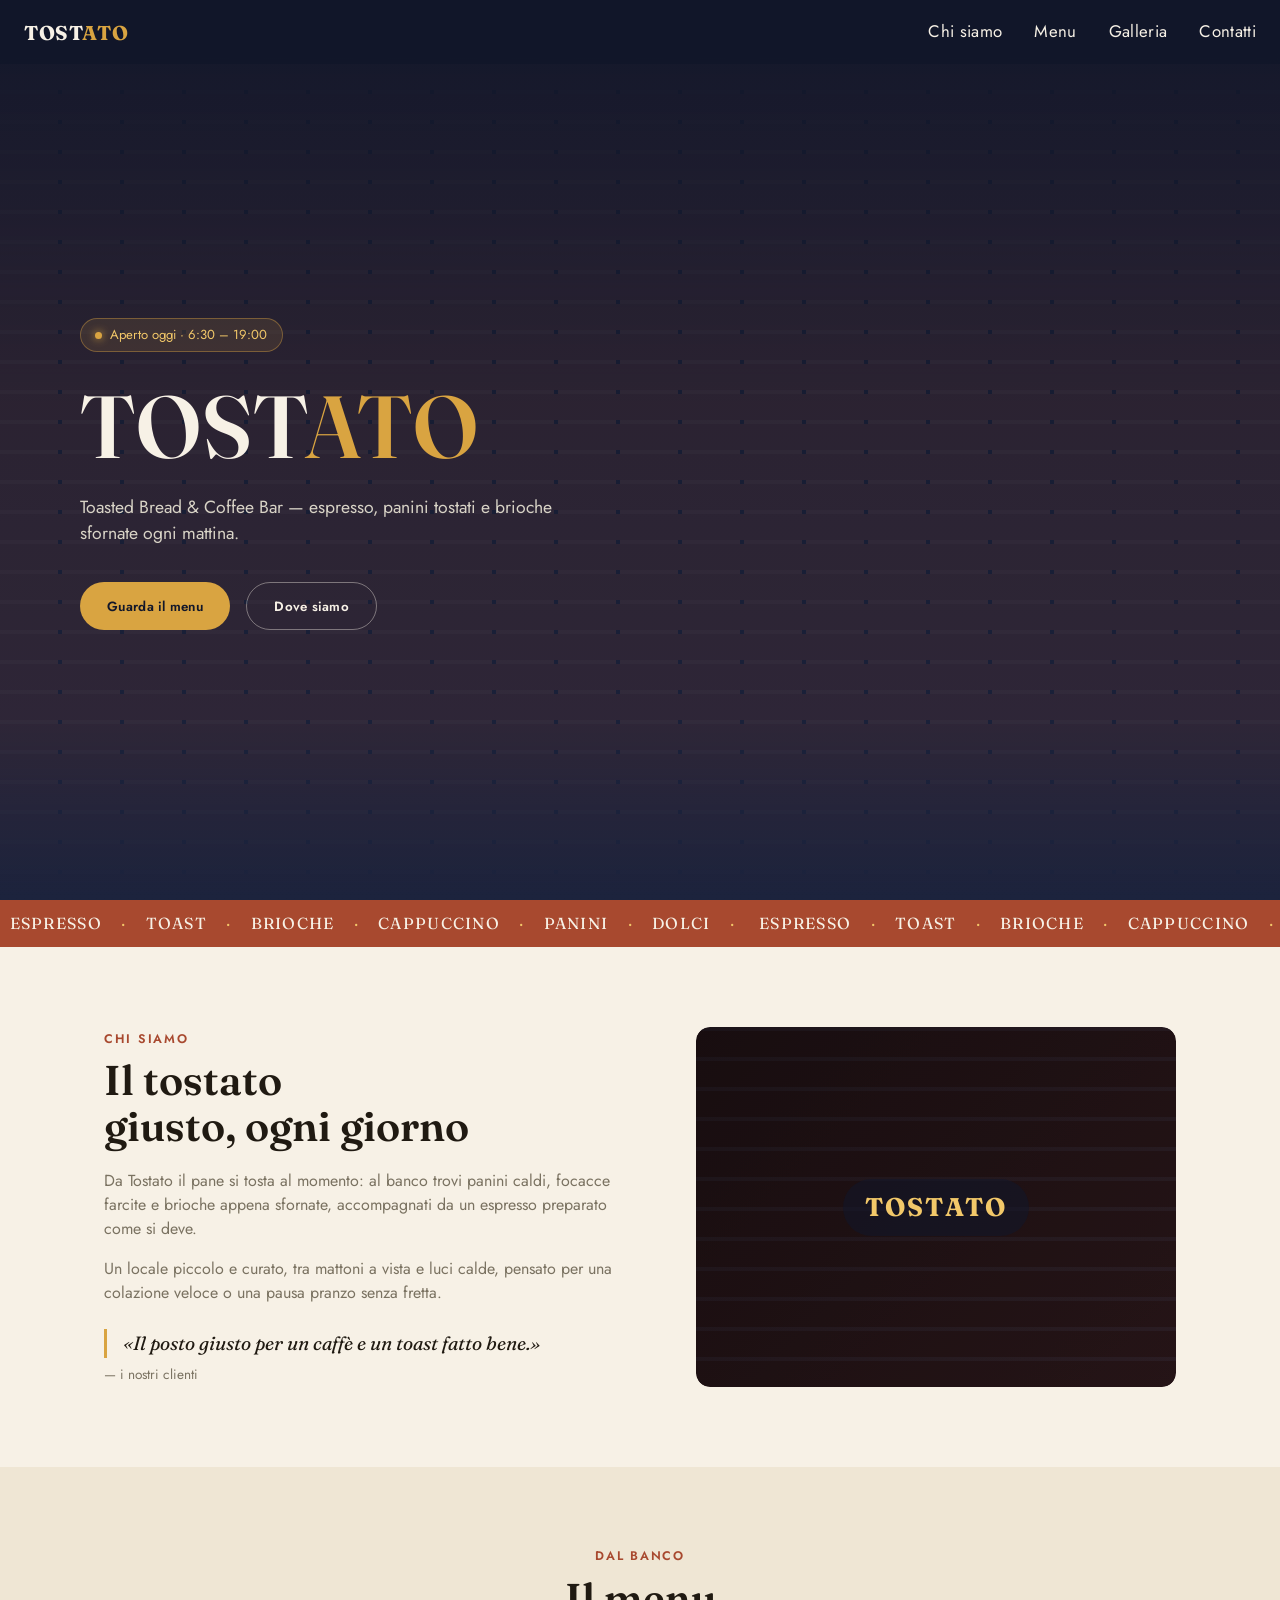
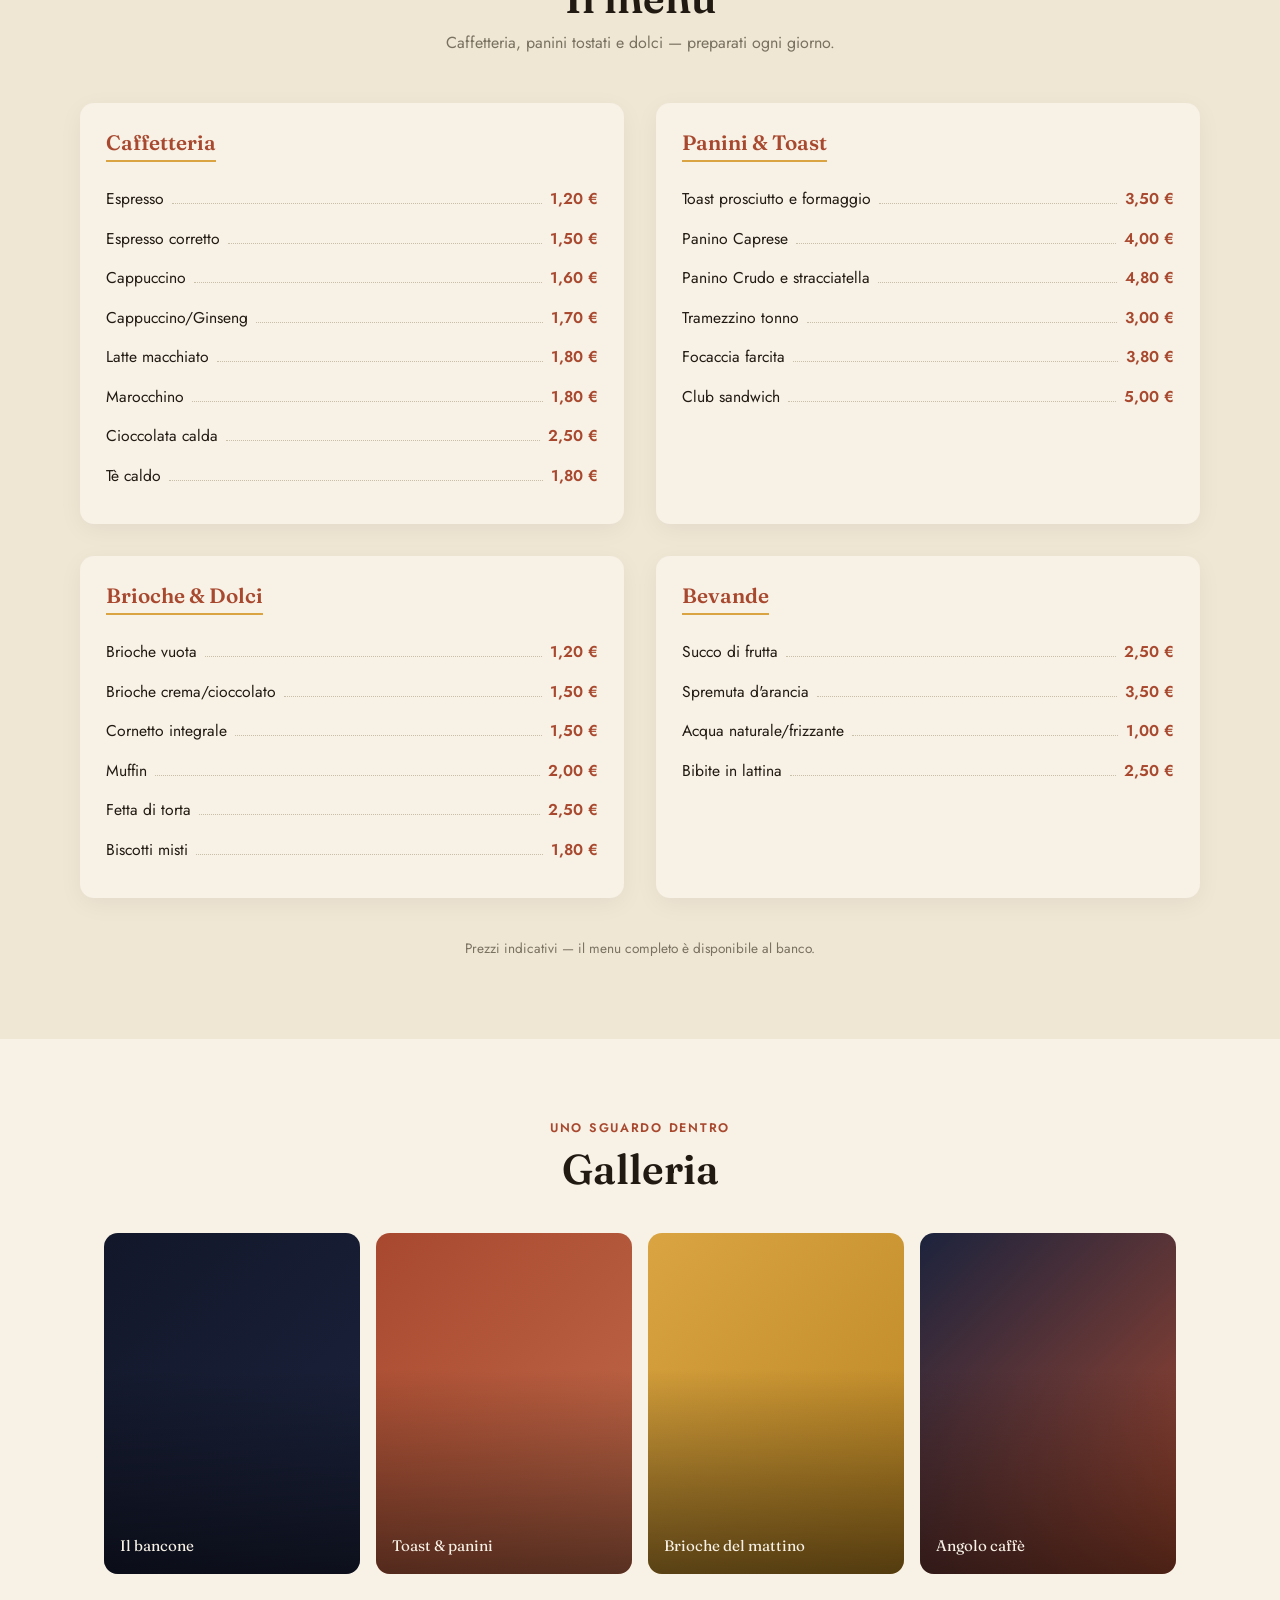
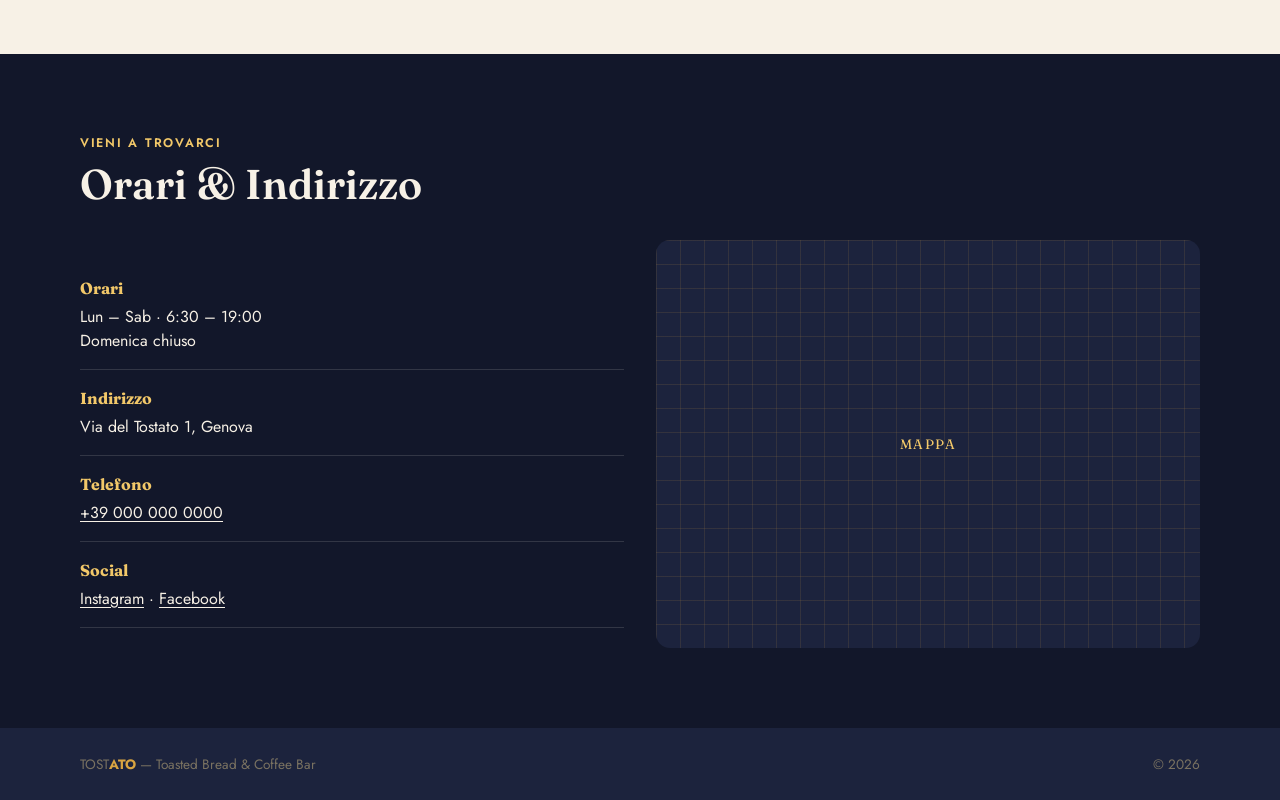
==== tostato/index.html @ 04458b9c "Add Tostato one-page site prototype New coffee/toast bar site inspired by a navy/mustard/brick color" ====
<!DOCTYPE html>
<html lang="it">
<head>
<meta charset="UTF-8">
<meta name="viewport" content="width=device-width, initial-scale=1.0">
<title>Tostato — Toasted Bread & Coffee Bar</title>
<meta name="description" content="Tostato — caffetteria e toast bar. Espresso, panini tostati, brioche e dolci fatti ogni giorno.">
<link rel="preconnect" href="https://fonts.googleapis.com">
<link rel="preconnect" href="https://fonts.gstatic.com" crossorigin>
<link href="https://fonts.googleapis.com/css2?family=Fraunces:ital,opsz,wght@0,9..144,400;0,9..144,600;0,9..144,700;1,9..144,400&family=Jost:wght@300;400;500;600&display=swap" rel="stylesheet">
<link rel="stylesheet" href="css/style.css">
</head>
<body>

<nav id="navbar">
  <button class="logo" data-goto="top">TOST<span>ATO</span></button>
  <button class="nav-burger" id="nav-burger" aria-label="Apri menu" aria-expanded="false" aria-controls="nav-links">
    <span></span><span></span><span></span>
  </button>
  <ul id="nav-links">
    <li><button class="navlink" data-goto="chisiamo">Chi siamo</button></li>
    <li><button class="navlink" data-goto="menu">Menu</button></li>
    <li><button class="navlink" data-goto="galleria">Galleria</button></li>
    <li><button class="navlink" data-goto="contatti">Contatti</button></li>
  </ul>
</nav>

<header id="top">
  <div class="brick-tex" aria-hidden="true"></div>
  <div class="hero-content">
    <div class="hero-badge"><span class="dot"></span> Aperto oggi · 6:30 – 19:00</div>
    <h1 class="brand">TOST<span class="accent">ATO</span></h1>
    <p class="hero-sub">Toasted Bread &amp; Coffee Bar — espresso, panini tostati e brioche sfornate ogni mattina.</p>
    <div class="hero-riga">
      <button class="cta" data-goto="menu">Guarda il menu</button>
      <button class="cta cta-ghost" data-goto="contatti">Dove siamo</button>
    </div>
  </div>
</header>

<div class="marquee" aria-hidden="true">
  <div class="marquee-track">
    <span>espresso</span><span class="n">·</span><span>toast</span><span class="n">·</span><span>brioche</span><span class="n">·</span><span>cappuccino</span><span class="n">·</span><span>panini</span><span class="n">·</span><span>dolci</span><span class="n">·</span>
    <span>espresso</span><span class="n">·</span><span>toast</span><span class="n">·</span><span>brioche</span><span class="n">·</span><span>cappuccino</span><span class="n">·</span><span>panini</span><span class="n">·</span><span>dolci</span><span class="n">·</span>
  </div>
</div>

<section id="chisiamo">
  <div class="chisiamo-wrap">
    <div class="reveal">
      <div class="eyebrow">chi siamo</div>
      <h2>Il tostato<br>giusto, ogni giorno</h2>
      <p>Da Tostato il pane si tosta al momento: al banco trovi panini caldi, focacce farcite e brioche appena
      sfornate, accompagnati da un espresso preparato come si deve.</p>
      <p>Un locale piccolo e curato, tra mattoni a vista e luci calde, pensato per una colazione veloce o
      una pausa pranzo senza fretta.</p>
      <div class="citazione">«Il posto giusto per un caffè e un toast fatto bene.»</div>
      <div class="citazione-fonte">— i nostri clienti</div>
    </div>
    <div class="cornice reveal" aria-hidden="true">
      <div class="foto-placeholder">
        <span class="ph-badge">TOSTATO</span>
      </div>
    </div>
  </div>
</section>

<section id="menu">
  <div class="centro reveal">
    <div class="eyebrow">dal banco</div>
    <h2>Il menu</h2>
    <p class="sotto-titolo">Caffetteria, panini tostati e dolci — preparati ogni giorno.</p>
  </div>

  <div class="menu-grid reveal">

    <div class="menu-cat">
      <h3>Caffetteria</h3>
      <ul>
        <li><span>Espresso</span><i></i><b>1,20 €</b></li>
        <li><span>Espresso corretto</span><i></i><b>1,50 €</b></li>
        <li><span>Cappuccino</span><i></i><b>1,60 €</b></li>
        <li><span>Cappuccino/Ginseng</span><i></i><b>1,70 €</b></li>
        <li><span>Latte macchiato</span><i></i><b>1,80 €</b></li>
        <li><span>Marocchino</span><i></i><b>1,80 €</b></li>
        <li><span>Cioccolata calda</span><i></i><b>2,50 €</b></li>
        <li><span>Tè caldo</span><i></i><b>1,80 €</b></li>
      </ul>
    </div>

    <div class="menu-cat">
      <h3>Panini &amp; Toast</h3>
      <ul>
        <li><span>Toast prosciutto e formaggio</span><i></i><b>3,50 €</b></li>
        <li><span>Panino Caprese</span><i></i><b>4,00 €</b></li>
        <li><span>Panino Crudo e stracciatella</span><i></i><b>4,80 €</b></li>
        <li><span>Tramezzino tonno</span><i></i><b>3,00 €</b></li>
        <li><span>Focaccia farcita</span><i></i><b>3,80 €</b></li>
        <li><span>Club sandwich</span><i></i><b>5,00 €</b></li>
      </ul>
    </div>

    <div class="menu-cat">
      <h3>Brioche &amp; Dolci</h3>
      <ul>
        <li><span>Brioche vuota</span><i></i><b>1,20 €</b></li>
        <li><span>Brioche crema/cioccolato</span><i></i><b>1,50 €</b></li>
        <li><span>Cornetto integrale</span><i></i><b>1,50 €</b></li>
        <li><span>Muffin</span><i></i><b>2,00 €</b></li>
        <li><span>Fetta di torta</span><i></i><b>2,50 €</b></li>
        <li><span>Biscotti misti</span><i></i><b>1,80 €</b></li>
      </ul>
    </div>

    <div class="menu-cat">
      <h3>Bevande</h3>
      <ul>
        <li><span>Succo di frutta</span><i></i><b>2,50 €</b></li>
        <li><span>Spremuta d'arancia</span><i></i><b>3,50 €</b></li>
        <li><span>Acqua naturale/frizzante</span><i></i><b>1,00 €</b></li>
        <li><span>Bibite in lattina</span><i></i><b>2,50 €</b></li>
      </ul>
    </div>

  </div>
  <p class="menu-note reveal">Prezzi indicativi — il menu completo è disponibile al banco.</p>
</section>

<section id="galleria">
  <div class="centro reveal">
    <div class="eyebrow">uno sguardo dentro</div>
    <h2>Galleria</h2>
  </div>
  <div class="gallery-grid reveal">
    <div class="gallery-tile tile-1"><span>Il bancone</span></div>
    <div class="gallery-tile tile-2"><span>Toast &amp; panini</span></div>
    <div class="gallery-tile tile-3"><span>Brioche del mattino</span></div>
    <div class="gallery-tile tile-4"><span>Angolo caffè</span></div>
  </div>
</section>

<section id="contatti">
  <div class="contatti-wrap reveal">
    <div class="eyebrow">vieni a trovarci</div>
    <h2>Orari &amp; Indirizzo</h2>
    <div class="contatti-grid">
      <div class="contatti-info">
        <div class="info-riga">
          <b>Orari</b>
          <span>Lun – Sab · 6:30 – 19:00<br>Domenica chiuso</span>
        </div>
        <div class="info-riga">
          <b>Indirizzo</b>
          <span>Via del Tostato 1, Genova</span>
        </div>
        <div class="info-riga">
          <b>Telefono</b>
          <span><a href="tel:+390000000000">+39 000 000 0000</a></span>
        </div>
        <div class="info-riga">
          <b>Social</b>
          <span><a href="#">Instagram</a> · <a href="#">Facebook</a></span>
        </div>
      </div>
      <div class="mappa-placeholder" aria-hidden="true">
        <span>Mappa</span>
      </div>
    </div>
  </div>
</section>

<footer>
  <div class="footer-wrap">
    <span>TOST<b>ATO</b> — Toasted Bread &amp; Coffee Bar</span>
    <span>&copy; 2026</span>
  </div>
</footer>

<script src="js/main.js"></script>
</body>
</html>
---- tostato/css/style.css ----
:root{
  --navy: #12172a;
  --navy-2: #1c233d;
  --gold: #d9a441;
  --gold-light: #f2c869;
  --brick: #a8492f;
  --brick-light: #c26a4a;
  --cream: #f7f1e6;
  --cream-2: #efe6d4;
  --ink: #201a12;
  --muted: #7a7261;
  --radius: 14px;
  --maxw: 1120px;
  font-size: 16px;
}

*{box-sizing:border-box; margin:0; padding:0;}
html{scroll-behavior:smooth;}
body{
  font-family:'Jost', sans-serif;
  color:var(--ink);
  background:var(--cream);
  line-height:1.5;
  overflow-x:hidden;
}
h1,h2,h3{font-family:'Fraunces', serif; font-weight:600; line-height:1.1;}
img{max-width:100%; display:block;}
a{color:inherit;}
ul{list-style:none;}
button{font-family:inherit; cursor:pointer; border:none; background:none; color:inherit;}

.eyebrow{
  text-transform:uppercase;
  letter-spacing:.14em;
  font-size:.78rem;
  color:var(--brick);
  font-weight:600;
  margin-bottom:.6rem;
}

/* ---------- NAV ---------- */
#navbar{
  position:fixed; top:0; left:0; right:0; z-index:100;
  display:flex; align-items:center; justify-content:space-between;
  padding:1rem 1.5rem;
  background:rgba(18,23,42,.92);
  backdrop-filter:blur(6px);
}
.logo{
  font-family:'Fraunces', serif;
  font-weight:700;
  font-size:1.25rem;
  letter-spacing:.03em;
  color:var(--cream);
}
.logo span{color:var(--gold);}

.nav-burger{
  display:flex; flex-direction:column; justify-content:center; gap:5px;
  width:34px; height:34px; z-index:110;
}
.nav-burger span{
  display:block; width:100%; height:2px; background:var(--cream); border-radius:2px;
}

#nav-links{
  position:fixed; top:0; right:0; height:100vh; width:min(78vw, 320px);
  background:var(--navy-2);
  display:flex; flex-direction:column; align-items:flex-start;
  gap:1.6rem; padding:6rem 2rem 2rem;
  transform:translateX(100%);
  transition:transform .35s ease;
}
#nav-links.open{transform:translateX(0);}
.navlink{
  color:var(--cream); font-size:1.05rem; letter-spacing:.02em;
  padding:.2rem 0; border-bottom:2px solid transparent;
}
.navlink:hover{border-color:var(--gold); color:var(--gold-light);}

@media(min-width:820px){
  .nav-burger{display:none;}
  #nav-links{
    position:static; height:auto; width:auto; flex-direction:row;
    background:transparent; padding:0; transform:none; gap:2rem;
  }
}

/* ---------- HERO ---------- */
header#top{
  position:relative;
  min-height:100svh;
  display:flex; align-items:center;
  background:linear-gradient(180deg, var(--navy) 0%, var(--navy-2) 100%);
  color:var(--cream);
  overflow:hidden;
  padding:6rem 1.5rem 3rem;
}
.brick-tex{
  position:absolute; inset:0;
  opacity:.14;
  background-image:
    repeating-linear-gradient(0deg, var(--brick) 0 26px, transparent 26px 30px),
    repeating-linear-gradient(90deg, var(--brick-light) 0 58px, transparent 58px 62px);
  mask-image:linear-gradient(180deg, transparent, black 45%, black 80%, transparent);
}
.hero-content{position:relative; max-width:var(--maxw); margin:0 auto; width:100%;}
.hero-badge{
  display:inline-flex; align-items:center; gap:.5rem;
  background:rgba(217,164,65,.12);
  border:1px solid rgba(217,164,65,.4);
  color:var(--gold-light);
  padding:.4rem .9rem; border-radius:999px;
  font-size:.82rem; margin-bottom:1.6rem;
}
.hero-badge .dot{width:7px; height:7px; border-radius:50%; background:var(--gold); box-shadow:0 0 8px var(--gold);}
.brand{
  font-size:clamp(2.8rem, 10vw, 5.5rem);
  letter-spacing:.01em;
}
.brand .accent{color:var(--gold);}
.hero-sub{
  max-width:32rem; margin-top:1.2rem;
  font-size:1.1rem; color:#d8d3c6;
}
.hero-riga{display:flex; flex-wrap:wrap; gap:1rem; margin-top:2.2rem;}
.cta{
  background:var(--gold); color:var(--navy);
  padding:.85rem 1.7rem; border-radius:999px;
  font-weight:600; letter-spacing:.02em;
  transition:transform .2s ease, background .2s ease;
}
.cta:hover{transform:translateY(-2px); background:var(--gold-light);}
.cta-ghost{
  background:transparent; color:var(--cream);
  border:1px solid rgba(247,241,230,.4);
}
.cta-ghost:hover{background:rgba(247,241,230,.08); border-color:var(--cream);}

/* ---------- MARQUEE ---------- */
.marquee{
  background:var(--brick); color:var(--cream);
  overflow:hidden; white-space:nowrap;
  padding:.7rem 0;
}
.marquee-track{display:inline-block; animation:scroll 22s linear infinite;}
.marquee-track span{font-family:'Fraunces', serif; font-size:1rem; padding:0 .6rem; text-transform:uppercase; letter-spacing:.08em;}
.marquee-track .n{color:var(--gold-light);}
@keyframes scroll{from{transform:translateX(0);} to{transform:translateX(-50%);}}

/* ---------- REVEAL ---------- */
.reveal{opacity:0; transform:translateY(24px); transition:opacity .7s ease, transform .7s ease;}
.reveal.in{opacity:1; transform:none;}

/* ---------- CHI SIAMO ---------- */
#chisiamo{padding:5rem 1.5rem; max-width:var(--maxw); margin:0 auto;}
.chisiamo-wrap{display:grid; gap:2.5rem;}
.chisiamo-wrap h2{font-size:clamp(1.9rem, 4vw, 2.6rem); margin-bottom:1.2rem;}
.chisiamo-wrap p{color:var(--muted); margin-bottom:1rem; max-width:34rem;}
.citazione{
  font-family:'Fraunces', serif; font-style:italic; font-size:1.2rem;
  color:var(--ink); border-left:3px solid var(--gold); padding-left:1rem; margin-top:1.5rem;
}
.citazione-fonte{color:var(--muted); font-size:.85rem; margin-top:.4rem;}
.cornice{border-radius:var(--radius); overflow:hidden;}
.foto-placeholder{
  aspect-ratio:4/3; border-radius:var(--radius);
  background:
    repeating-linear-gradient(0deg, var(--brick) 0 26px, var(--brick-light) 26px 30px),
    linear-gradient(135deg, var(--navy) 0%, var(--navy-2) 100%);
  background-blend-mode:overlay;
  display:flex; align-items:center; justify-content:center;
}
.ph-badge{
  font-family:'Fraunces', serif; font-weight:700; color:var(--gold-light);
  font-size:1.6rem; letter-spacing:.08em;
  background:rgba(18,23,42,.55); padding:.6rem 1.4rem; border-radius:999px;
}
@media(min-width:860px){
  .chisiamo-wrap{grid-template-columns:1.1fr 1fr; align-items:center; gap:4rem;}
}

/* ---------- MENU ---------- */
#menu{background:var(--cream-2); padding:5rem 1.5rem;}
.centro{max-width:var(--maxw); margin:0 auto; text-align:center;}
.centro h2{font-size:clamp(1.9rem, 4vw, 2.6rem);}
.sotto-titolo{color:var(--muted); margin-top:.6rem;}
.menu-grid{
  max-width:var(--maxw); margin:3rem auto 0;
  display:grid; gap:2rem;
  grid-template-columns:1fr;
}
@media(min-width:700px){.menu-grid{grid-template-columns:1fr 1fr;}}
.menu-cat{
  background:var(--cream); border-radius:var(--radius);
  padding:1.8rem 1.6rem; box-shadow:0 6px 24px rgba(20,15,5,.05);
}
.menu-cat h3{
  color:var(--brick); font-size:1.3rem; margin-bottom:1.1rem;
  border-bottom:2px solid var(--gold); display:inline-block; padding-bottom:.3rem;
}
.menu-cat li{
  display:flex; align-items:baseline; gap:.5rem;
  padding:.5rem 0; font-size:.98rem;
}
.menu-cat li span{white-space:nowrap;}
.menu-cat li i{
  flex:1; border-bottom:1px dotted #c9bfa8; margin-bottom:.35rem;
}
.menu-cat li b{color:var(--brick); font-weight:600; white-space:nowrap;}
.menu-note{text-align:center; color:var(--muted); font-size:.85rem; margin-top:2.5rem;}

/* ---------- GALLERIA ---------- */
#galleria{max-width:var(--maxw); margin:0 auto; padding:5rem 1.5rem;}
.gallery-grid{
  margin-top:2.5rem; display:grid; gap:1rem;
  grid-template-columns:repeat(2, 1fr);
}
@media(min-width:700px){.gallery-grid{grid-template-columns:repeat(4, 1fr);}}
.gallery-tile{
  aspect-ratio:3/4; border-radius:var(--radius);
  display:flex; align-items:flex-end; padding:1rem;
  color:var(--cream); font-family:'Fraunces', serif; font-size:.95rem;
  position:relative; overflow:hidden;
}
.gallery-tile::after{
  content:""; position:absolute; inset:0;
  background:linear-gradient(180deg, transparent 40%, rgba(0,0,0,.55));
}
.gallery-tile span{position:relative; z-index:1;}
.tile-1{background:linear-gradient(135deg, var(--navy), var(--navy-2));}
.tile-2{background:linear-gradient(135deg, var(--brick), var(--brick-light));}
.tile-3{background:linear-gradient(135deg, var(--gold), #b98422);}
.tile-4{background:linear-gradient(135deg, var(--navy-2), var(--brick));}

/* ---------- CONTATTI ---------- */
#contatti{background:var(--navy); color:var(--cream); padding:5rem 1.5rem;}
.contatti-wrap{max-width:var(--maxw); margin:0 auto;}
.contatti-wrap h2{font-size:clamp(1.9rem, 4vw, 2.6rem); margin-bottom:2rem;}
#contatti .eyebrow{color:var(--gold-light);}
.contatti-grid{display:grid; gap:2rem;}
@media(min-width:820px){.contatti-grid{grid-template-columns:1fr 1fr; align-items:center;}}
.info-riga{padding:1rem 0; border-bottom:1px solid rgba(247,241,230,.14);}
.info-riga b{display:block; color:var(--gold-light); margin-bottom:.3rem; font-family:'Fraunces', serif;}
.info-riga a{text-decoration:underline; text-underline-offset:3px;}
.mappa-placeholder{
  aspect-ratio:4/3; border-radius:var(--radius);
  background:
    linear-gradient(rgba(217,164,65,.12) 1px, transparent 1px) 0 0/24px 24px,
    linear-gradient(90deg, rgba(217,164,65,.12) 1px, transparent 1px) 0 0/24px 24px,
    var(--navy-2);
  display:flex; align-items:center; justify-content:center;
  color:var(--gold-light); font-family:'Fraunces', serif; letter-spacing:.1em; text-transform:uppercase; font-size:.85rem;
}

/* ---------- FOOTER ---------- */
footer{background:var(--navy-2); color:var(--muted); padding:1.6rem 1.5rem;}
.footer-wrap{
  max-width:var(--maxw); margin:0 auto;
  display:flex; flex-wrap:wrap; justify-content:space-between; gap:.5rem;
  font-size:.85rem;
}
.footer-wrap b{color:var(--gold);}
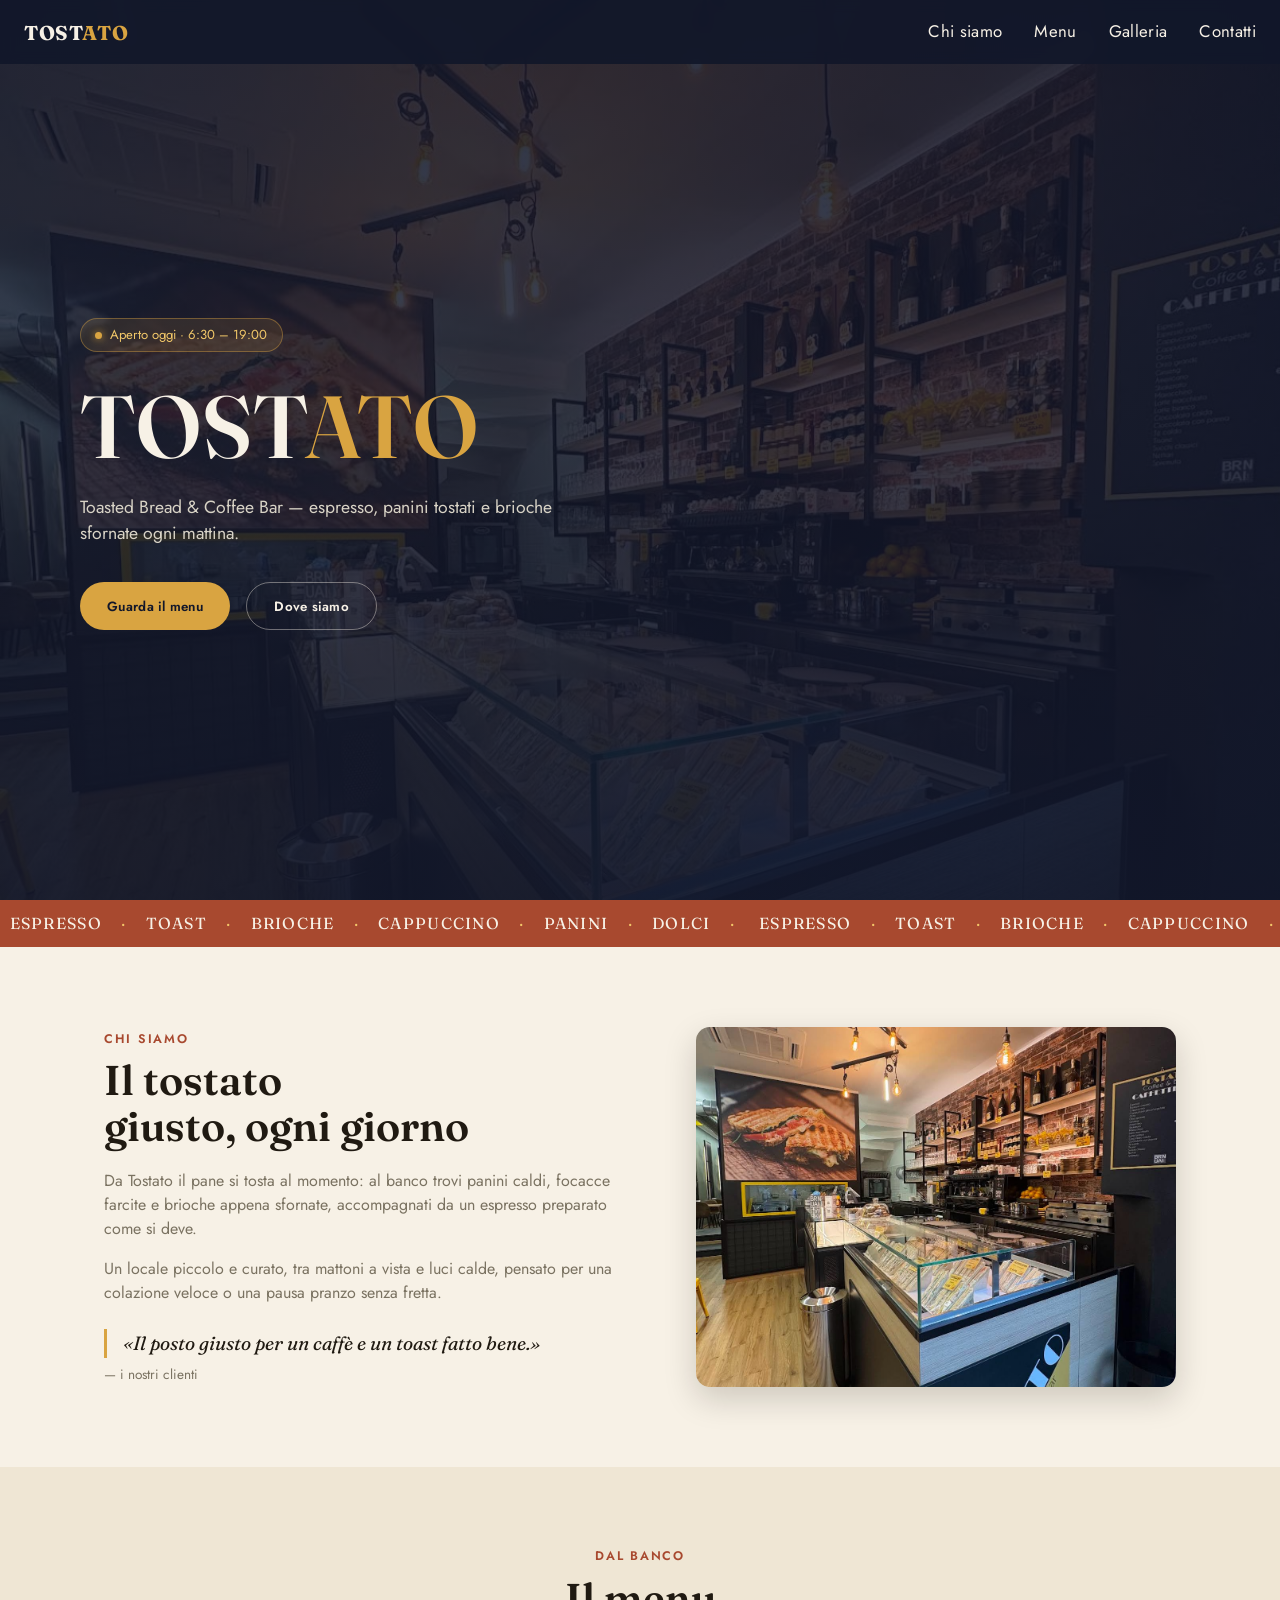
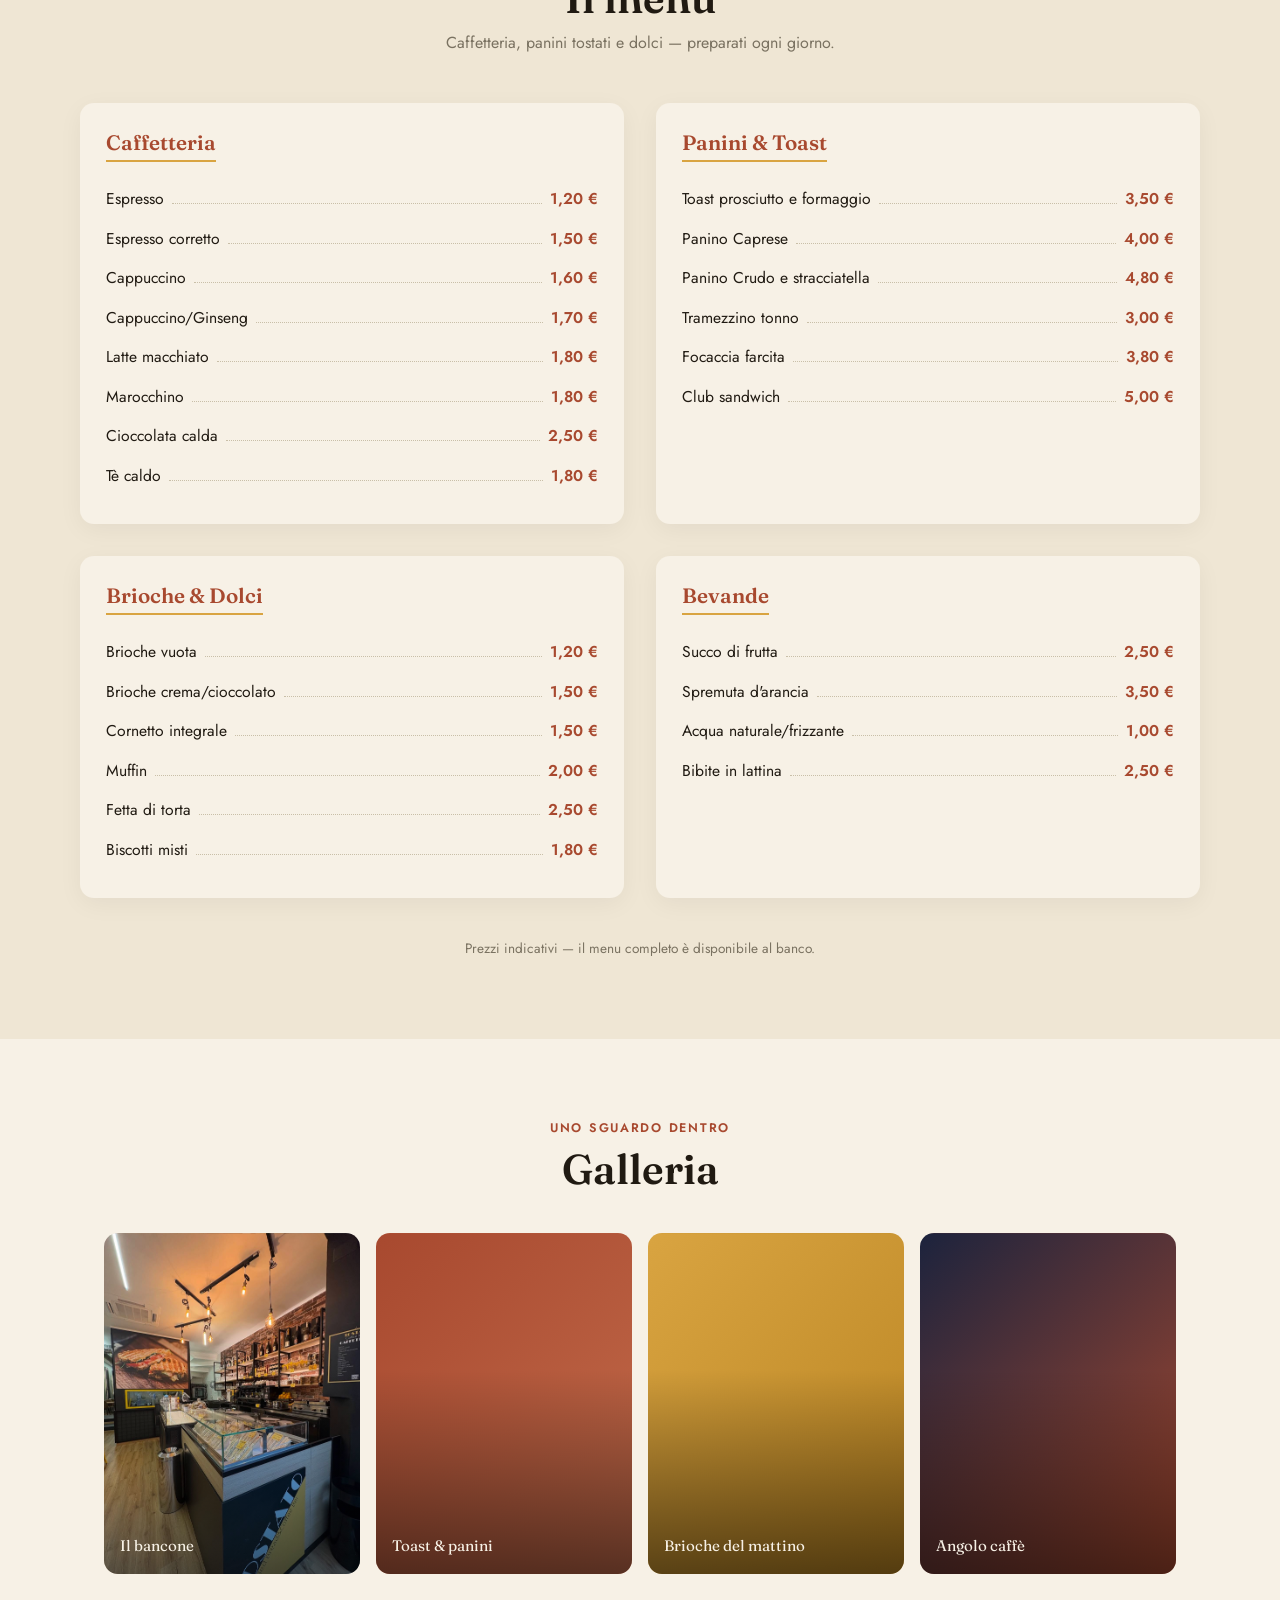
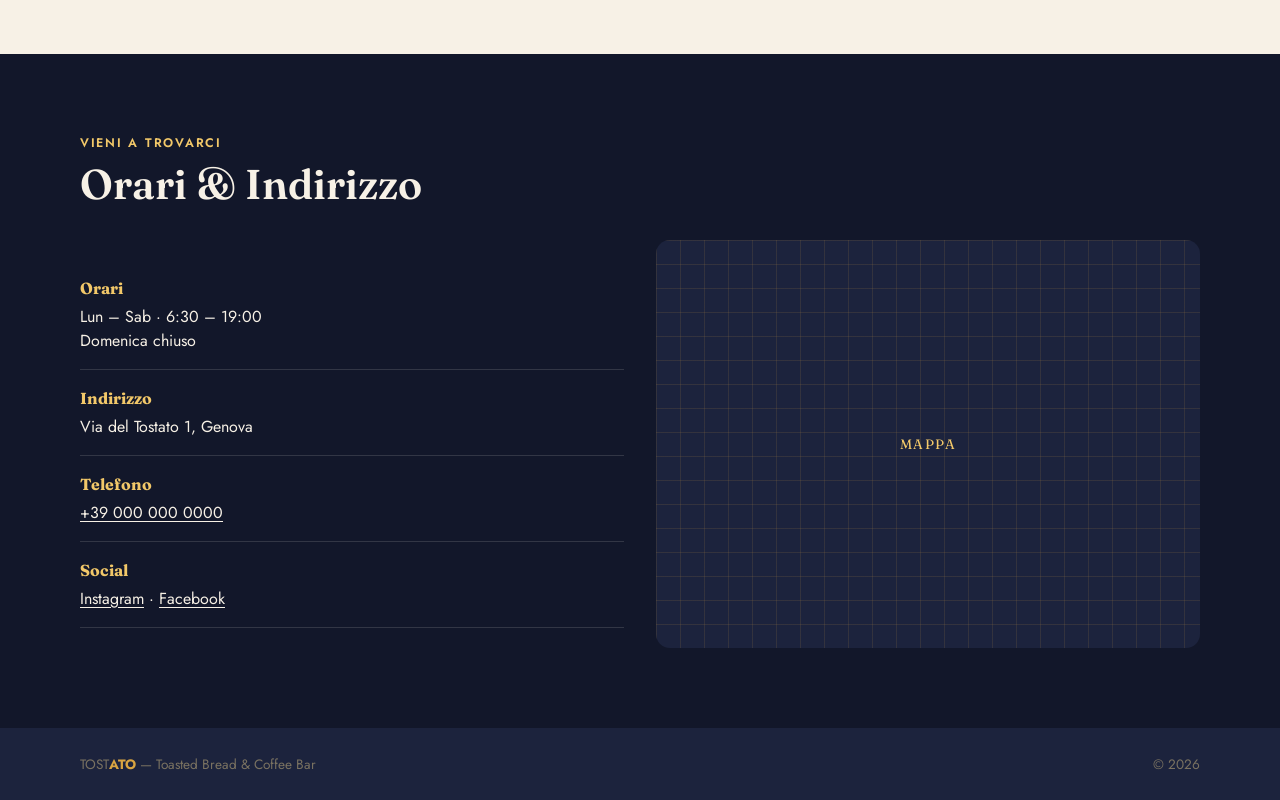
==== commit e242f463: "Integrate real Tostato bar photo into hero, chi siamo, and gallery Fix a background shorthand bug on" ====
--- a/tostato/index.html
+++ b/tostato/index.html
@@ -26,7 +26,8 @@
 </nav>
 
 <header id="top">
-  <div class="brick-tex" aria-hidden="true"></div>
+  <div class="hero-bg" style="background-image:url('assets/img/bancone-tostato.jpg')" aria-hidden="true"></div>
+  <div class="hero-overlay" aria-hidden="true"></div>
   <div class="hero-content">
     <div class="hero-badge"><span class="dot"></span> Aperto oggi · 6:30 – 19:00</div>
     <h1 class="brand">TOST<span class="accent">ATO</span></h1>
@@ -57,10 +58,8 @@
       <div class="citazione">«Il posto giusto per un caffè e un toast fatto bene.»</div>
       <div class="citazione-fonte">— i nostri clienti</div>
     </div>
-    <div class="cornice reveal" aria-hidden="true">
-      <div class="foto-placeholder">
-        <span class="ph-badge">TOSTATO</span>
-      </div>
+    <div class="cornice reveal">
+      <img src="assets/img/bancone-tostato.jpg" alt="Il bancone di Tostato con vetrina panini e parete a mattoni a vista">
     </div>
   </div>
 </section>
@@ -132,7 +131,7 @@
     <h2>Galleria</h2>
   </div>
   <div class="gallery-grid reveal">
-    <div class="gallery-tile tile-1"><span>Il bancone</span></div>
+    <div class="gallery-tile tile-1" style="background-image:url('assets/img/bancone-tostato.jpg')"><span>Il bancone</span></div>
     <div class="gallery-tile tile-2"><span>Toast &amp; panini</span></div>
     <div class="gallery-tile tile-3"><span>Brioche del mattino</span></div>
     <div class="gallery-tile tile-4"><span>Angolo caffè</span></div>
--- a/tostato/css/style.css
+++ b/tostato/css/style.css
@@ -96,13 +96,15 @@
   overflow:hidden;
   padding:6rem 1.5rem 3rem;
 }
-.brick-tex{
+.hero-bg{
   position:absolute; inset:0;
-  opacity:.14;
-  background-image:
-    repeating-linear-gradient(0deg, var(--brick) 0 26px, transparent 26px 30px),
-    repeating-linear-gradient(90deg, var(--brick-light) 0 58px, transparent 58px 62px);
-  mask-image:linear-gradient(180deg, transparent, black 45%, black 80%, transparent);
+  background-size:cover;
+  background-position:center 30%;
+}
+.hero-overlay{
+  position:absolute; inset:0;
+  background:
+    linear-gradient(180deg, rgba(18,23,42,.88) 0%, rgba(18,23,42,.82) 45%, rgba(18,23,42,.95) 100%);
 }
 .hero-content{position:relative; max-width:var(--maxw); margin:0 auto; width:100%;}
 .hero-badge{
@@ -162,20 +164,8 @@
   color:var(--ink); border-left:3px solid var(--gold); padding-left:1rem; margin-top:1.5rem;
 }
 .citazione-fonte{color:var(--muted); font-size:.85rem; margin-top:.4rem;}
-.cornice{border-radius:var(--radius); overflow:hidden;}
-.foto-placeholder{
-  aspect-ratio:4/3; border-radius:var(--radius);
-  background:
-    repeating-linear-gradient(0deg, var(--brick) 0 26px, var(--brick-light) 26px 30px),
-    linear-gradient(135deg, var(--navy) 0%, var(--navy-2) 100%);
-  background-blend-mode:overlay;
-  display:flex; align-items:center; justify-content:center;
-}
-.ph-badge{
-  font-family:'Fraunces', serif; font-weight:700; color:var(--gold-light);
-  font-size:1.6rem; letter-spacing:.08em;
-  background:rgba(18,23,42,.55); padding:.6rem 1.4rem; border-radius:999px;
-}
+.cornice{border-radius:var(--radius); overflow:hidden; box-shadow:0 12px 32px rgba(20,15,5,.18);}
+.cornice img{aspect-ratio:4/3; object-fit:cover; width:100%;}
 @media(min-width:860px){
   .chisiamo-wrap{grid-template-columns:1.1fr 1fr; align-items:center; gap:4rem;}
 }
@@ -222,16 +212,17 @@
   display:flex; align-items:flex-end; padding:1rem;
   color:var(--cream); font-family:'Fraunces', serif; font-size:.95rem;
   position:relative; overflow:hidden;
+  background-size:cover; background-position:center;
 }
 .gallery-tile::after{
   content:""; position:absolute; inset:0;
   background:linear-gradient(180deg, transparent 40%, rgba(0,0,0,.55));
 }
 .gallery-tile span{position:relative; z-index:1;}
-.tile-1{background:linear-gradient(135deg, var(--navy), var(--navy-2));}
-.tile-2{background:linear-gradient(135deg, var(--brick), var(--brick-light));}
-.tile-3{background:linear-gradient(135deg, var(--gold), #b98422);}
-.tile-4{background:linear-gradient(135deg, var(--navy-2), var(--brick));}
+.tile-1{background-image:linear-gradient(135deg, var(--navy), var(--navy-2));}
+.tile-2{background-image:linear-gradient(135deg, var(--brick), var(--brick-light));}
+.tile-3{background-image:linear-gradient(135deg, var(--gold), #b98422);}
+.tile-4{background-image:linear-gradient(135deg, var(--navy-2), var(--brick));}
 
 /* ---------- CONTATTI ---------- */
 #contatti{background:var(--navy); color:var(--cream); padding:5rem 1.5rem;}
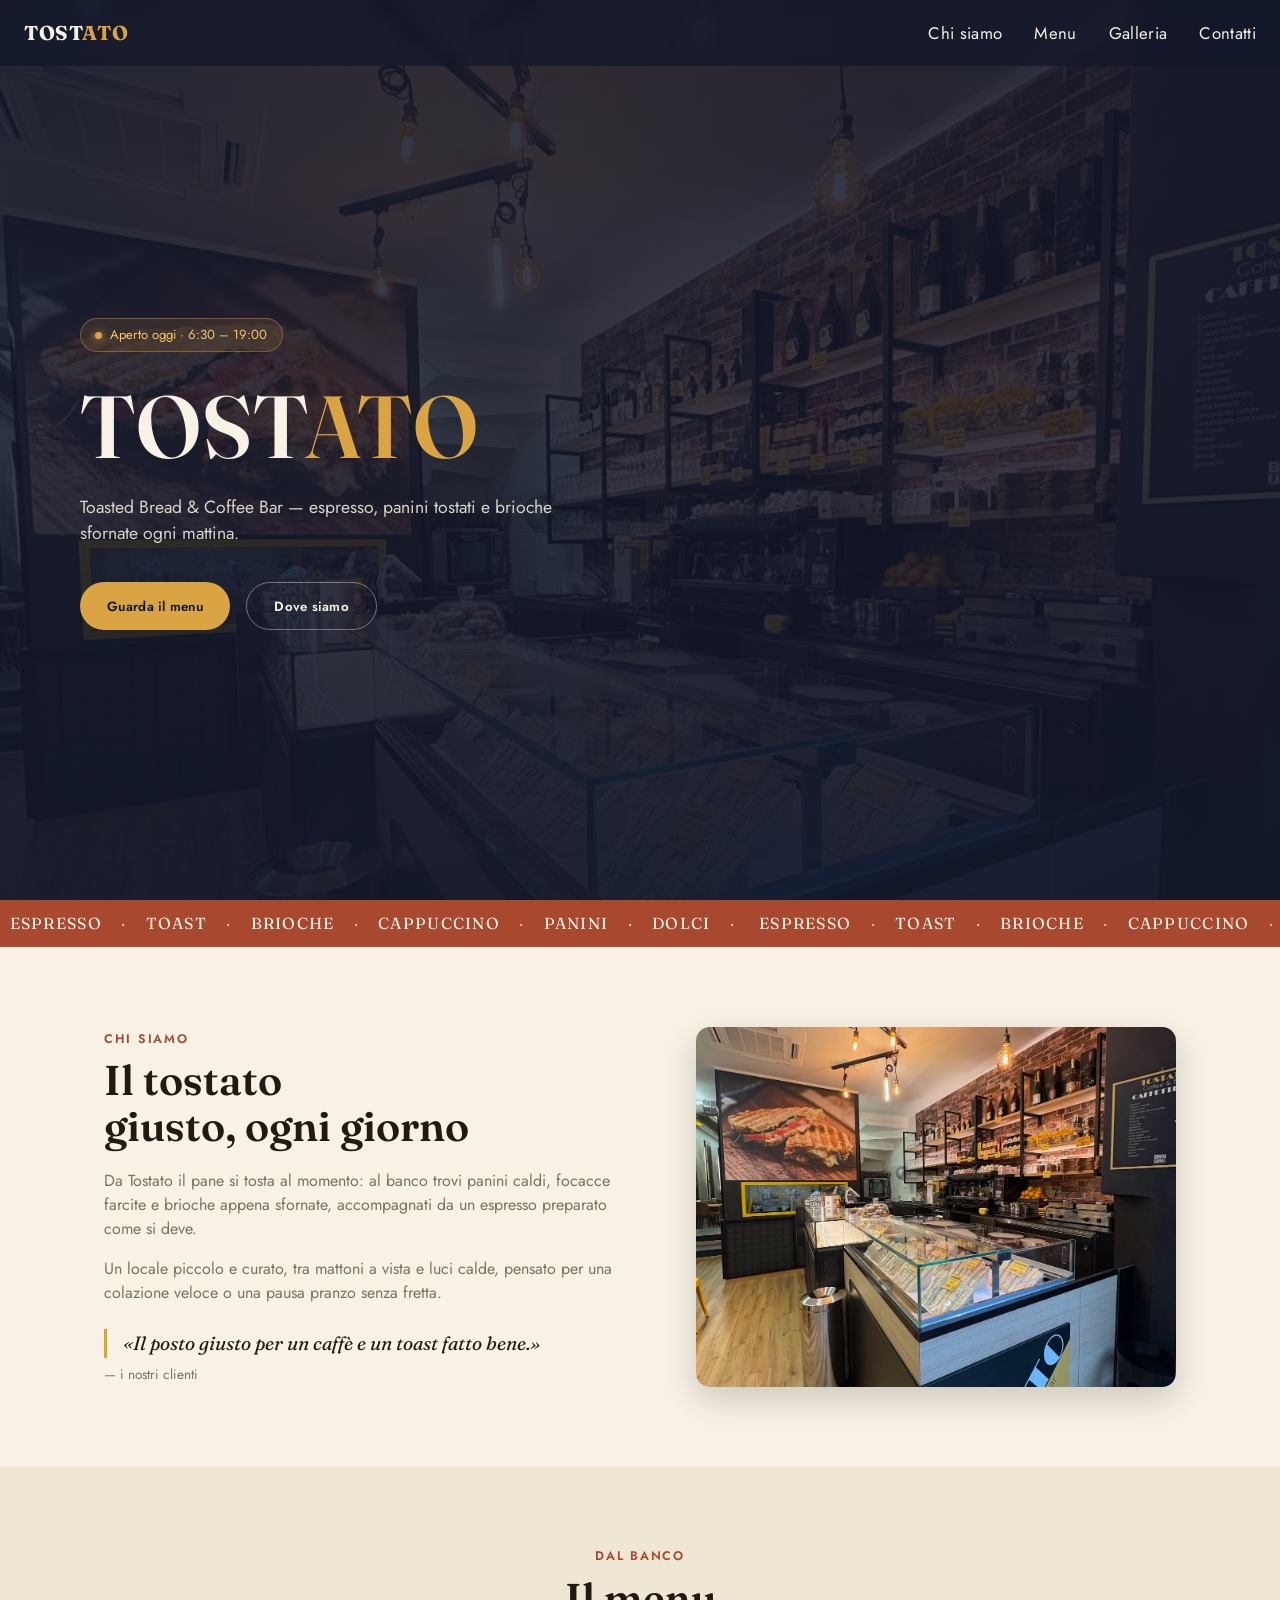
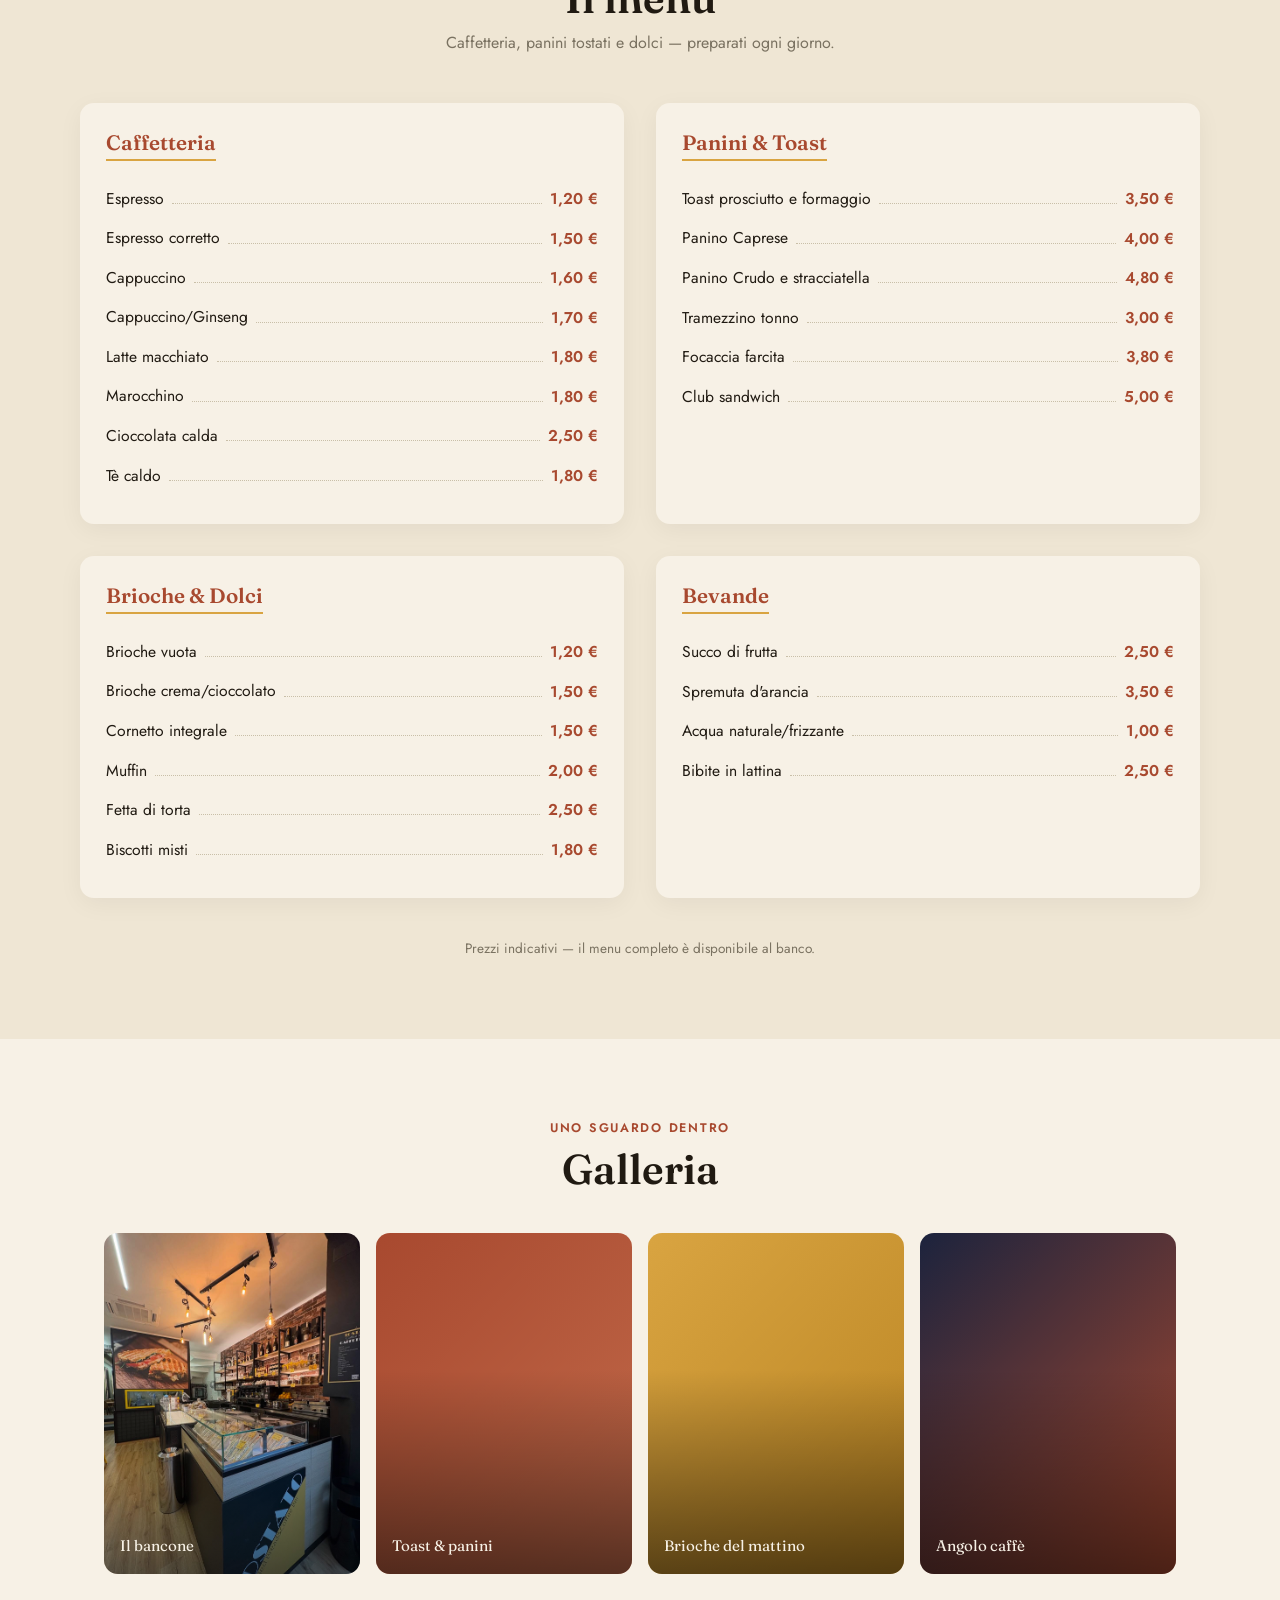
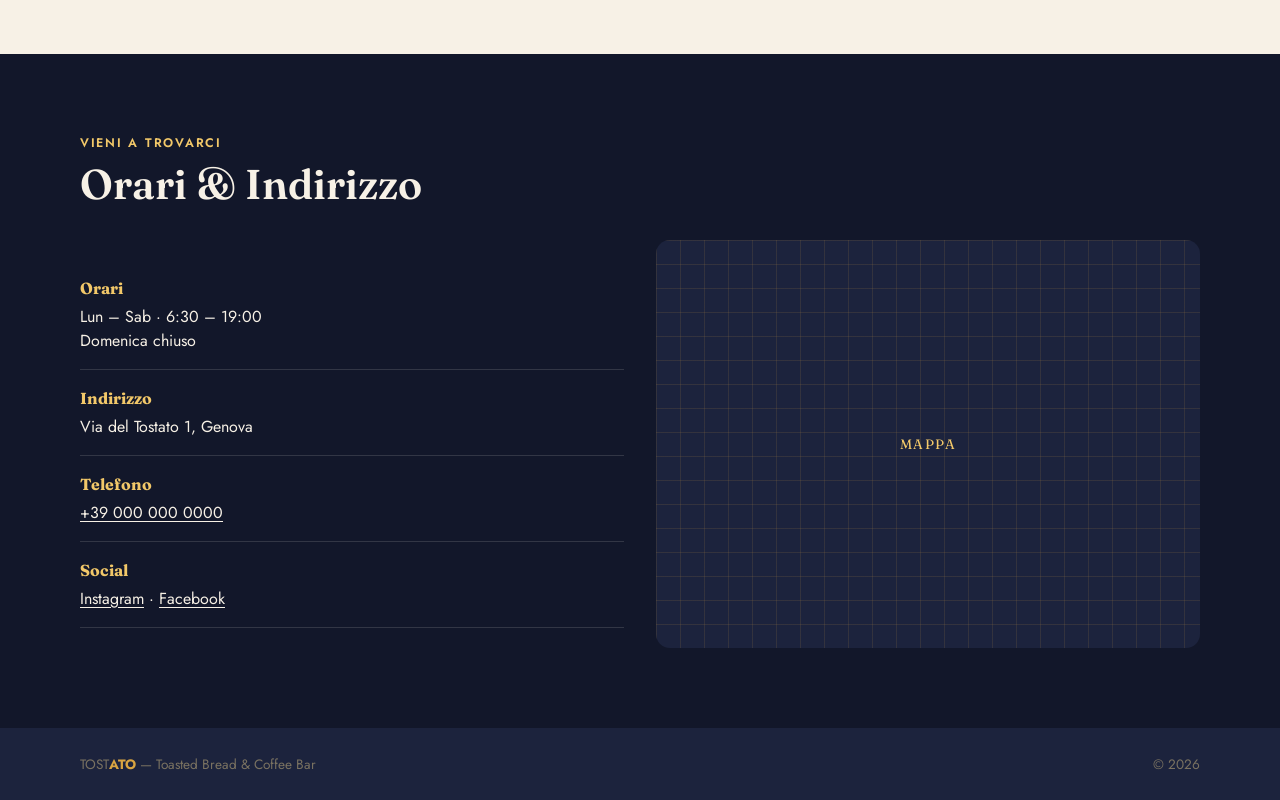
==== commit 576eadcc: "Add polished scroll/hover animations to the Tostato site Scroll progress bar, nav shrink-on-scroll, " ====
--- a/tostato/index.html
+++ b/tostato/index.html
@@ -11,6 +11,7 @@
 <link rel="stylesheet" href="css/style.css">
 </head>
 <body>
+<div id="progress"></div>
 
 <nav id="navbar">
   <button class="logo" data-goto="top">TOST<span>ATO</span></button>
@@ -131,10 +132,22 @@
     <h2>Galleria</h2>
   </div>
   <div class="gallery-grid reveal">
-    <div class="gallery-tile tile-1" style="background-image:url('assets/img/bancone-tostato.jpg')"><span>Il bancone</span></div>
-    <div class="gallery-tile tile-2"><span>Toast &amp; panini</span></div>
-    <div class="gallery-tile tile-3"><span>Brioche del mattino</span></div>
-    <div class="gallery-tile tile-4"><span>Angolo caffè</span></div>
+    <div class="gallery-tile">
+      <div class="tile-bg tile-1" style="background-image:url('assets/img/bancone-tostato.jpg')"></div>
+      <span>Il bancone</span>
+    </div>
+    <div class="gallery-tile">
+      <div class="tile-bg tile-2"></div>
+      <span>Toast &amp; panini</span>
+    </div>
+    <div class="gallery-tile">
+      <div class="tile-bg tile-3"></div>
+      <span>Brioche del mattino</span>
+    </div>
+    <div class="gallery-tile">
+      <div class="tile-bg tile-4"></div>
+      <span>Angolo caffè</span>
+    </div>
   </div>
 </section>
 
--- a/tostato/css/style.css
+++ b/tostato/css/style.css
@@ -11,6 +11,7 @@
   --muted: #7a7261;
   --radius: 14px;
   --maxw: 1120px;
+  --ease: cubic-bezier(.22,.8,.28,1);
   font-size: 16px;
 }
 
@@ -38,13 +39,27 @@
   margin-bottom:.6rem;
 }
 
+/* ---------- PROGRESS ---------- */
+#progress{
+  position:fixed; top:0; left:0; height:3px; width:0%;
+  background:linear-gradient(90deg, var(--brick), var(--gold));
+  z-index:200;
+  transition:width .1s linear;
+}
+
 /* ---------- NAV ---------- */
 #navbar{
   position:fixed; top:0; left:0; right:0; z-index:100;
   display:flex; align-items:center; justify-content:space-between;
-  padding:1rem 1.5rem;
-  background:rgba(18,23,42,.92);
+  padding:1.1rem 1.5rem;
+  background:rgba(18,23,42,.7);
   backdrop-filter:blur(6px);
+  transition:padding .35s var(--ease), background .35s var(--ease), box-shadow .35s var(--ease);
+}
+#navbar.scrolled{
+  padding:.7rem 1.5rem;
+  background:rgba(18,23,42,.94);
+  box-shadow:0 8px 24px rgba(0,0,0,.2);
 }
 .logo{
   font-family:'Fraunces', serif;
@@ -52,7 +67,9 @@
   font-size:1.25rem;
   letter-spacing:.03em;
   color:var(--cream);
-}
+  transition:opacity .2s ease;
+}
+.logo:hover{opacity:.8;}
 .logo span{color:var(--gold);}
 
 .nav-burger{
@@ -73,10 +90,18 @@
 }
 #nav-links.open{transform:translateX(0);}
 .navlink{
+  position:relative;
   color:var(--cream); font-size:1.05rem; letter-spacing:.02em;
-  padding:.2rem 0; border-bottom:2px solid transparent;
-}
-.navlink:hover{border-color:var(--gold); color:var(--gold-light);}
+  padding:.2rem 0;
+  transition:color .25s ease;
+}
+.navlink::after{
+  content:""; position:absolute; left:0; right:100%; bottom:-2px; height:2px;
+  background:var(--gold);
+  transition:right .3s var(--ease);
+}
+.navlink:hover{color:var(--gold-light);}
+.navlink:hover::after{right:0;}
 
 @media(min-width:820px){
   .nav-burger{display:none;}
@@ -97,9 +122,14 @@
   padding:6rem 1.5rem 3rem;
 }
 .hero-bg{
-  position:absolute; inset:0;
+  position:absolute; inset:-4%;
   background-size:cover;
   background-position:center 30%;
+  animation:kenburns 26s ease-in-out infinite alternate;
+}
+@keyframes kenburns{
+  from{transform:scale(1) translate(0,0);}
+  to{transform:scale(1.09) translate(-1%,-1%);}
 }
 .hero-overlay{
   position:absolute; inset:0;
@@ -107,6 +137,15 @@
     linear-gradient(180deg, rgba(18,23,42,.88) 0%, rgba(18,23,42,.82) 45%, rgba(18,23,42,.95) 100%);
 }
 .hero-content{position:relative; max-width:var(--maxw); margin:0 auto; width:100%;}
+.hero-content > *{
+  opacity:0; transform:translateY(18px);
+  animation:heroUp .8s var(--ease) forwards;
+}
+.hero-badge{animation-delay:.1s;}
+.brand{animation-delay:.25s;}
+.hero-sub{animation-delay:.4s;}
+.hero-riga{animation-delay:.55s;}
+@keyframes heroUp{to{opacity:1; transform:none;}}
 .hero-badge{
   display:inline-flex; align-items:center; gap:.5rem;
   background:rgba(217,164,65,.12);
@@ -115,7 +154,11 @@
   padding:.4rem .9rem; border-radius:999px;
   font-size:.82rem; margin-bottom:1.6rem;
 }
-.hero-badge .dot{width:7px; height:7px; border-radius:50%; background:var(--gold); box-shadow:0 0 8px var(--gold);}
+.hero-badge .dot{
+  width:7px; height:7px; border-radius:50%; background:var(--gold); box-shadow:0 0 8px var(--gold);
+  animation:pulse 2s ease-in-out infinite;
+}
+@keyframes pulse{0%,100%{opacity:1;} 50%{opacity:.4;}}
 .brand{
   font-size:clamp(2.8rem, 10vw, 5.5rem);
   letter-spacing:.01em;
@@ -127,17 +170,27 @@
 }
 .hero-riga{display:flex; flex-wrap:wrap; gap:1rem; margin-top:2.2rem;}
 .cta{
+  position:relative; overflow:hidden;
   background:var(--gold); color:var(--navy);
   padding:.85rem 1.7rem; border-radius:999px;
   font-weight:600; letter-spacing:.02em;
-  transition:transform .2s ease, background .2s ease;
-}
-.cta:hover{transform:translateY(-2px); background:var(--gold-light);}
+  transition:transform .3s var(--ease), background .3s ease, box-shadow .3s ease;
+}
+.cta::before{
+  content:""; position:absolute; inset:0;
+  background:linear-gradient(115deg, transparent 30%, rgba(255,255,255,.55) 48%, transparent 66%);
+  transform:translateX(-120%);
+  transition:transform .6s var(--ease);
+}
+.cta:hover{transform:translateY(-2px); background:var(--gold-light); box-shadow:0 10px 24px rgba(217,164,65,.35);}
+.cta:hover::before{transform:translateX(120%);}
+.cta:active{transform:translateY(0) scale(.98);}
 .cta-ghost{
   background:transparent; color:var(--cream);
   border:1px solid rgba(247,241,230,.4);
 }
-.cta-ghost:hover{background:rgba(247,241,230,.08); border-color:var(--cream);}
+.cta-ghost::before{display:none;}
+.cta-ghost:hover{background:rgba(247,241,230,.08); border-color:var(--cream); box-shadow:none;}
 
 /* ---------- MARQUEE ---------- */
 .marquee{
@@ -146,13 +199,33 @@
   padding:.7rem 0;
 }
 .marquee-track{display:inline-block; animation:scroll 22s linear infinite;}
+.marquee:hover .marquee-track{animation-play-state:paused;}
 .marquee-track span{font-family:'Fraunces', serif; font-size:1rem; padding:0 .6rem; text-transform:uppercase; letter-spacing:.08em;}
 .marquee-track .n{color:var(--gold-light);}
 @keyframes scroll{from{transform:translateX(0);} to{transform:translateX(-50%);}}
 
 /* ---------- REVEAL ---------- */
-.reveal{opacity:0; transform:translateY(24px); transition:opacity .7s ease, transform .7s ease;}
+.reveal{
+  opacity:0; transform:translateY(28px);
+  transition:opacity .8s var(--ease), transform .8s var(--ease);
+}
 .reveal.in{opacity:1; transform:none;}
+
+.menu-grid.in .menu-cat,
+.gallery-grid.in .gallery-tile{
+  opacity:0; transform:translateY(20px);
+  animation:heroUp .7s var(--ease) forwards;
+}
+.menu-grid.in .menu-cat:nth-child(1){animation-delay:.05s;}
+.menu-grid.in .menu-cat:nth-child(2){animation-delay:.15s;}
+.menu-grid.in .menu-cat:nth-child(3){animation-delay:.25s;}
+.menu-grid.in .menu-cat:nth-child(4){animation-delay:.35s;}
+.gallery-grid.in .gallery-tile:nth-child(1){animation-delay:.05s;}
+.gallery-grid.in .gallery-tile:nth-child(2){animation-delay:.13s;}
+.gallery-grid.in .gallery-tile:nth-child(3){animation-delay:.21s;}
+.gallery-grid.in .gallery-tile:nth-child(4){animation-delay:.29s;}
+
+#chisiamo, #menu, #galleria, #contatti{scroll-margin-top:70px;}
 
 /* ---------- CHI SIAMO ---------- */
 #chisiamo{padding:5rem 1.5rem; max-width:var(--maxw); margin:0 auto;}
@@ -164,8 +237,17 @@
   color:var(--ink); border-left:3px solid var(--gold); padding-left:1rem; margin-top:1.5rem;
 }
 .citazione-fonte{color:var(--muted); font-size:.85rem; margin-top:.4rem;}
-.cornice{border-radius:var(--radius); overflow:hidden; box-shadow:0 12px 32px rgba(20,15,5,.18);}
-.cornice img{aspect-ratio:4/3; object-fit:cover; width:100%;}
+.cornice{
+  border-radius:var(--radius); overflow:hidden;
+  box-shadow:0 12px 32px rgba(20,15,5,.18);
+  transition:box-shadow .4s var(--ease);
+}
+.cornice:hover{box-shadow:0 18px 44px rgba(20,15,5,.26);}
+.cornice img{
+  aspect-ratio:4/3; object-fit:cover; width:100%;
+  transition:transform .6s var(--ease);
+}
+.cornice:hover img{transform:scale(1.05);}
 @media(min-width:860px){
   .chisiamo-wrap{grid-template-columns:1.1fr 1fr; align-items:center; gap:4rem;}
 }
@@ -184,6 +266,11 @@
 .menu-cat{
   background:var(--cream); border-radius:var(--radius);
   padding:1.8rem 1.6rem; box-shadow:0 6px 24px rgba(20,15,5,.05);
+  transition:transform .4s var(--ease), box-shadow .4s var(--ease);
+}
+.menu-cat:hover{
+  transform:translateY(-4px);
+  box-shadow:0 16px 36px rgba(20,15,5,.12);
 }
 .menu-cat h3{
   color:var(--brick); font-size:1.3rem; margin-bottom:1.1rem;
@@ -192,12 +279,15 @@
 .menu-cat li{
   display:flex; align-items:baseline; gap:.5rem;
   padding:.5rem 0; font-size:.98rem;
-}
+  transition:padding-left .25s var(--ease);
+}
+.menu-cat li:hover{padding-left:.35rem;}
 .menu-cat li span{white-space:nowrap;}
 .menu-cat li i{
   flex:1; border-bottom:1px dotted #c9bfa8; margin-bottom:.35rem;
 }
-.menu-cat li b{color:var(--brick); font-weight:600; white-space:nowrap;}
+.menu-cat li b{color:var(--brick); font-weight:600; white-space:nowrap; transition:color .25s ease;}
+.menu-cat li:hover b{color:#7d3520;}
 .menu-note{text-align:center; color:var(--muted); font-size:.85rem; margin-top:2.5rem;}
 
 /* ---------- GALLERIA ---------- */
@@ -212,13 +302,25 @@
   display:flex; align-items:flex-end; padding:1rem;
   color:var(--cream); font-family:'Fraunces', serif; font-size:.95rem;
   position:relative; overflow:hidden;
+}
+.gallery-tile .tile-bg{
+  position:absolute; inset:0;
   background-size:cover; background-position:center;
-}
+  transform:scale(1.001);
+  transition:transform .6s var(--ease);
+}
+.gallery-tile:hover .tile-bg{transform:scale(1.12);}
 .gallery-tile::after{
   content:""; position:absolute; inset:0;
   background:linear-gradient(180deg, transparent 40%, rgba(0,0,0,.55));
-}
-.gallery-tile span{position:relative; z-index:1;}
+  transition:opacity .4s ease;
+}
+.gallery-tile:hover::after{opacity:.7;}
+.gallery-tile span{
+  position:relative; z-index:1;
+  transition:transform .4s var(--ease);
+}
+.gallery-tile:hover span{transform:translateY(-4px);}
 .tile-1{background-image:linear-gradient(135deg, var(--navy), var(--navy-2));}
 .tile-2{background-image:linear-gradient(135deg, var(--brick), var(--brick-light));}
 .tile-3{background-image:linear-gradient(135deg, var(--gold), #b98422);}
@@ -231,9 +333,14 @@
 #contatti .eyebrow{color:var(--gold-light);}
 .contatti-grid{display:grid; gap:2rem;}
 @media(min-width:820px){.contatti-grid{grid-template-columns:1fr 1fr; align-items:center;}}
-.info-riga{padding:1rem 0; border-bottom:1px solid rgba(247,241,230,.14);}
+.info-riga{
+  padding:1rem 0; border-bottom:1px solid rgba(247,241,230,.14);
+  transition:padding-left .3s var(--ease), border-color .3s ease;
+}
+.info-riga:hover{padding-left:.5rem; border-color:rgba(217,164,65,.4);}
 .info-riga b{display:block; color:var(--gold-light); margin-bottom:.3rem; font-family:'Fraunces', serif;}
-.info-riga a{text-decoration:underline; text-underline-offset:3px;}
+.info-riga a{text-decoration:underline; text-underline-offset:3px; transition:color .2s ease;}
+.info-riga a:hover{color:var(--gold-light);}
 .mappa-placeholder{
   aspect-ratio:4/3; border-radius:var(--radius);
   background:
@@ -252,3 +359,13 @@
   font-size:.85rem;
 }
 .footer-wrap b{color:var(--gold);}
+
+/* ---------- ACCESSIBILITY / FOCUS ---------- */
+a:focus-visible, button:focus-visible{
+  outline:2px solid var(--gold); outline-offset:3px; border-radius:4px;
+}
+
+@media (prefers-reduced-motion: reduce){
+  *{animation-duration:.01ms !important; animation-iteration-count:1 !important; transition-duration:.01ms !important; scroll-behavior:auto !important;}
+  .hero-content > *{opacity:1; transform:none;}
+}
